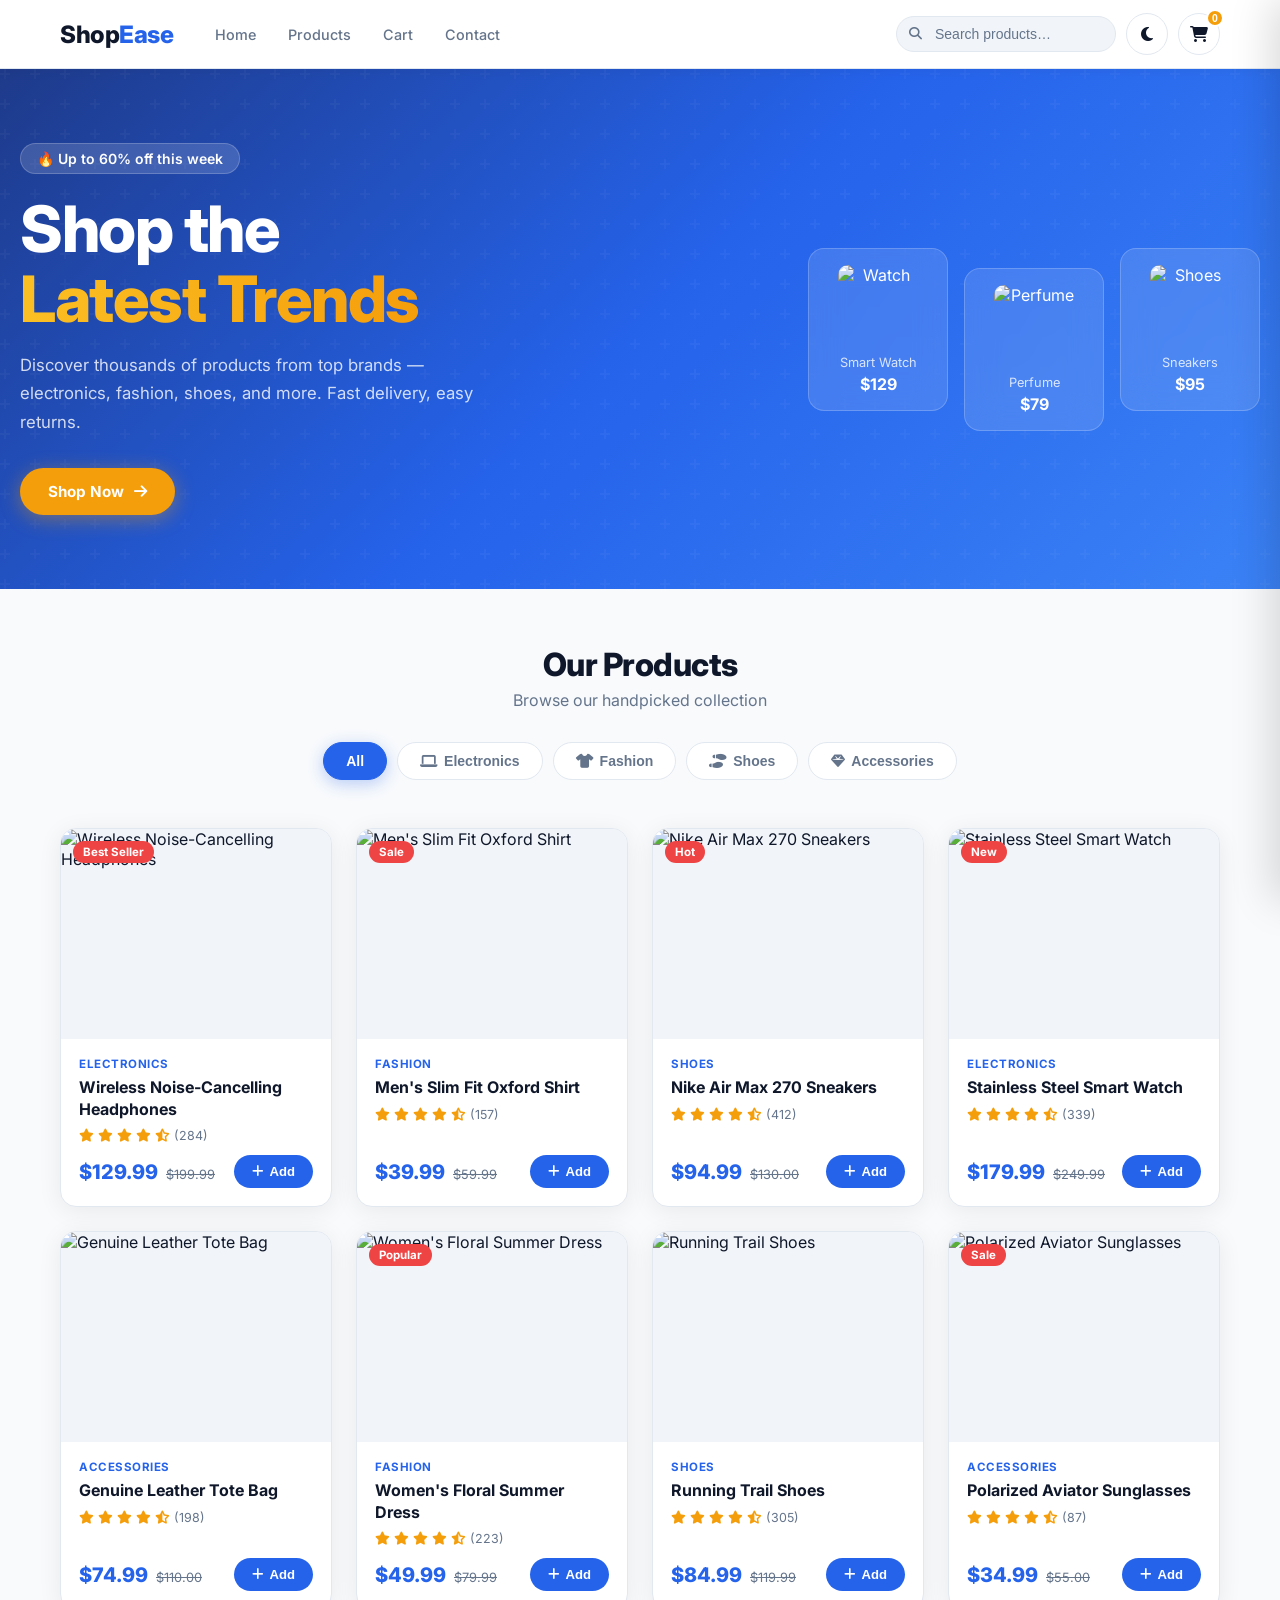
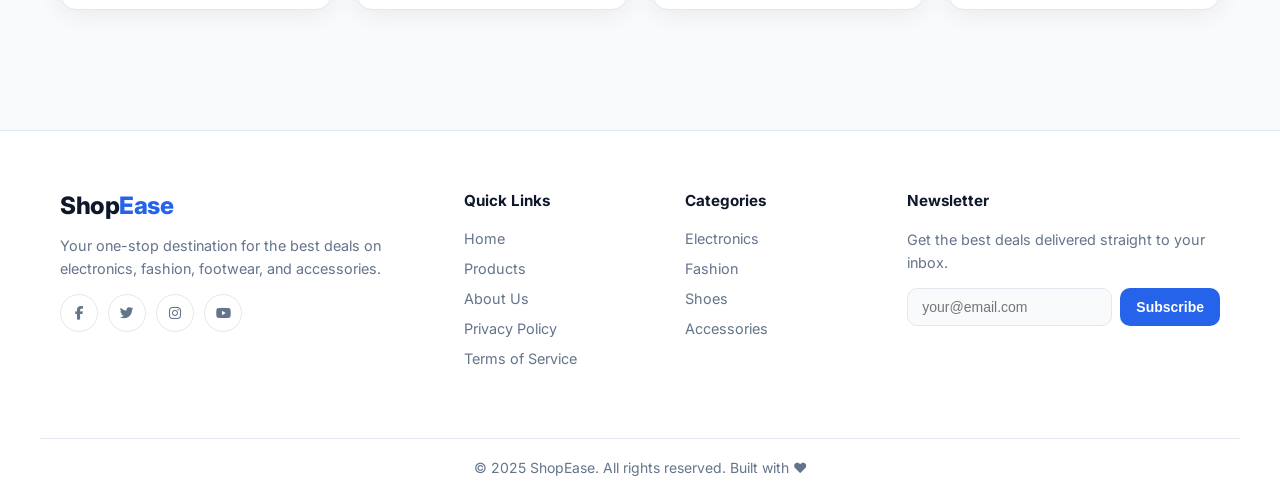
==== Shop-Ease/index.html @ 1636852b "Shop-Ease added" ====
<!DOCTYPE html>
<html lang="en" data-theme="light">
<head>
  <meta charset="UTF-8" />
  <meta name="viewport" content="width=device-width, initial-scale=1.0" />
  <title>ShopEase – Shop the Latest Trends</title>
  <link rel="stylesheet" href="style.css" />
  <link href="https://fonts.googleapis.com/css2?family=Inter:wght@400;500;600;700;800&display=swap" rel="stylesheet" />
  <link rel="stylesheet" href="https://cdnjs.cloudflare.com/ajax/libs/font-awesome/6.5.0/css/all.min.css" />
</head>
<body>

  <! Page loader >
  <div id="loader">
    <div class="loader-inner">
      <span class="loader-logo">ShopEase</span>
      <div class="loader-bar"><div class="loader-fill"></div></div>
    </div>
  </div>

  <! Toast >
  <div id="toast" class="toast"></div>

  <! Navbar >
  <header id="navbar">
    <div class="nav-container">
      <a href="#" class="nav-logo">Shop<span>Ease</span></a>

      <nav class="nav-links" id="navLinks">
        <a href="#home">Home</a>
        <a href="#products">Products</a>
        <a href="#cart-sidebar" id="navCart">Cart</a>
        <a href="#contact">Contact</a>
      </nav>

      <div class="nav-right">
        <div class="search-wrap">
          <input type="text" id="searchInput" placeholder="Search products…" autocomplete="off" />
          <i class="fa fa-search search-icon"></i>
        </div>

        <button class="theme-btn" id="themeToggle" title="Toggle dark/light mode">
          <i class="fa fa-moon"></i>
        </button>

        <button class="cart-btn" id="cartBtn">
          <i class="fa fa-shopping-cart"></i>
          <span class="cart-count" id="cartCount">0</span>
        </button>

        <button class="hamburger" id="hamburger" aria-label="Open menu">
          <span></span><span></span><span></span>
        </button>
      </div>
    </div>
  </header>

  <! Hero >
  <section class="hero" id="home">
    <div class="hero-bg"></div>
    <div class="hero-content fade-in">
      <span class="hero-badge">🔥 Up to 60% off this week</span>
      <h1>Shop the<br /><em>Latest Trends</em></h1>
      <p>Discover thousands of products from top brands — electronics, fashion, shoes, and more. Fast delivery, easy returns.</p>
      <a href="#products" class="btn-primary">Shop Now <i class="fa fa-arrow-right"></i></a>
    </div>
    <div class="hero-visual">
      <div class="hero-card card-1">
        <img src="https://images.unsplash.com/photo-1523275335684-37898b6baf30?w=200&h=200&fit=crop" alt="Watch" />
        <p>Smart Watch</p>
        <strong>$129</strong>
      </div>
      <div class="hero-card card-2">
        <img src="https://images.unsplash.com/photo-1585386959984-a4155224a1ad?w=200&h=200&fit=crop" alt="Perfume" />
        <p>Perfume</p>
        <strong>$79</strong>
      </div>
      <div class="hero-card card-3">
        <img src="https://images.unsplash.com/photo-1542291026-7eec264c27ff?w=200&h=200&fit=crop" alt="Shoes" />
        <p>Sneakers</p>
        <strong>$95</strong>
      </div>
    </div>
  </section>

  <! Category Filter >
  <section class="filter-section" id="products">
    <div class="container">
      <div class="section-header">
        <h2>Our Products</h2>
        <p>Browse our handpicked collection</p>
      </div>
      <div class="filter-buttons" id="filterButtons">
        <button class="filter-btn active" data-cat="all">All</button>
        <button class="filter-btn" data-cat="electronics"><i class="fa fa-laptop"></i> Electronics</button>
        <button class="filter-btn" data-cat="fashion"><i class="fa fa-shirt"></i> Fashion</button>
        <button class="filter-btn" data-cat="shoes"><i class="fa fa-shoe-prints"></i> Shoes</button>
        <button class="filter-btn" data-cat="accessories"><i class="fa fa-gem"></i> Accessories</button>
      </div>
    </div>
  </section>

  <! Products Grid >
  <section class="products-section">
    <div class="container">
      <div class="product-grid" id="productGrid"></div>
      <p class="no-results" id="noResults" style="display:none;">No products found. Try a different search.</p>
    </div>
  </section>

  <! Cart Sidebar >
  <div class="cart-overlay" id="cartOverlay"></div>
  <aside class="cart-sidebar" id="cartSidebar">
    <div class="cart-header">
      <h3><i class="fa fa-shopping-bag"></i> Your Cart</h3>
      <button id="closeCart"><i class="fa fa-times"></i></button>
    </div>
    <div class="cart-items" id="cartItems"></div>
    <div class="cart-footer" id="cartFooter" style="display:none;">
      <div class="cart-total">
        <span>Total</span>
        <strong id="cartTotal">$0.00</strong>
      </div>
      <button class="btn-primary checkout-btn">Checkout <i class="fa fa-arrow-right"></i></button>
      <button class="btn-clear" id="clearCart">Clear Cart</button>
    </div>
    <div class="cart-empty" id="cartEmpty">
      <i class="fa fa-shopping-cart"></i>
      <p>Your cart is empty</p>
      <a href="#products" class="btn-primary" id="startShoppingBtn">Start Shopping</a>
    </div>
  </aside>

  <! Contact / Footer >
  <footer id="contact">
    <div class="footer-top container">
      <div class="footer-col brand-col">
        <span class="nav-logo">Shop<span>Ease</span></span>
        <p>Your one-stop destination for the best deals on electronics, fashion, footwear, and accessories.</p>
        <div class="social-links">
          <a href="#" aria-label="Facebook"><i class="fab fa-facebook-f"></i></a>
          <a href="#" aria-label="Twitter"><i class="fab fa-twitter"></i></a>
          <a href="#" aria-label="Instagram"><i class="fab fa-instagram"></i></a>
          <a href="#" aria-label="YouTube"><i class="fab fa-youtube"></i></a>
        </div>
      </div>

      <div class="footer-col">
        <h4>Quick Links</h4>
        <ul>
          <li><a href="#home">Home</a></li>
          <li><a href="#products">Products</a></li>
          <li><a href="#">About Us</a></li>
          <li><a href="#">Privacy Policy</a></li>
          <li><a href="#">Terms of Service</a></li>
        </ul>
      </div>

      <div class="footer-col">
        <h4>Categories</h4>
        <ul>
          <li><a href="#products">Electronics</a></li>
          <li><a href="#products">Fashion</a></li>
          <li><a href="#products">Shoes</a></li>
          <li><a href="#products">Accessories</a></li>
        </ul>
      </div>

      <div class="footer-col">
        <h4>Newsletter</h4>
        <p>Get the best deals delivered straight to your inbox.</p>
        <div class="newsletter-form">
          <input type="email" placeholder="your@email.com" id="newsletterEmail" />
          <button onclick="subscribeNewsletter()">Subscribe</button>
        </div>
      </div>
    </div>

    <div class="footer-bottom container">
      <p>&copy; 2025 ShopEase. All rights reserved. Built with ❤️</p>
    </div>
  </footer>

  <! Back to top >
  <button class="back-top" id="backTop" title="Back to top">
    <i class="fa fa-chevron-up"></i>
  </button>

  <script src="script.js"></script>
</body>
</html>
---- Shop-Ease/style.css ----
/*  CSS Variables (Light Theme)  */
:root {
  --primary: #2563eb;
  --primary-dark: #1d4ed8;
  --accent: #f59e0b;
  --bg: #f8fafc;
  --surface: #ffffff;
  --surface-2: #f1f5f9;
  --text: #0f172a;
  --text-muted: #64748b;
  --border: #e2e8f0;
  --shadow: 0 4px 24px rgba(0,0,0,0.07);
  --shadow-hover: 0 12px 40px rgba(37,99,235,0.15);
  --radius: 16px;
  --radius-sm: 10px;
  --transition: 0.25s ease;
}

/* Dark Theme */
[data-theme="dark"] {
  --bg: #0f172a;
  --surface: #1e293b;
  --surface-2: #334155;
  --text: #f1f5f9;
  --text-muted: #94a3b8;
  --border: #334155;
  --shadow: 0 4px 24px rgba(0,0,0,0.4);
  --shadow-hover: 0 12px 40px rgba(37,99,235,0.3);
}

/*  Reset & Base  */
*, *::before, *::after { box-sizing: border-box; margin: 0; padding: 0; }

html { scroll-behavior: smooth; }

body {
  font-family: 'Inter', sans-serif;
  background: var(--bg);
  color: var(--text);
  transition: background var(--transition), color var(--transition);
  overflow-x: hidden;
}

a { text-decoration: none; color: inherit; }
ul { list-style: none; }
img { max-width: 100%; display: block; }

.container { max-width: 1200px; margin: 0 auto; padding: 0 20px; }

/*  Loader  */
#loader {
  position: fixed; inset: 0;
  background: var(--primary);
  display: flex; align-items: center; justify-content: center;
  z-index: 9999;
  transition: opacity 0.5s ease, visibility 0.5s ease;
}
#loader.hide { opacity: 0; visibility: hidden; }

.loader-inner { text-align: center; }
.loader-logo {
  font-size: 2.5rem; font-weight: 800; color: #fff;
  display: block; margin-bottom: 20px; letter-spacing: -1px;
}
.loader-bar {
  width: 200px; height: 4px;
  background: rgba(255,255,255,0.3);
  border-radius: 4px; overflow: hidden;
  margin: 0 auto;
}
.loader-fill {
  height: 100%; width: 0;
  background: #fff; border-radius: 4px;
  animation: loadFill 1.8s ease forwards;
}
@keyframes loadFill { to { width: 100%; } }

/*  Toast  */
.toast {
  position: fixed; bottom: 30px; right: 30px;
  background: var(--text);
  color: var(--bg);
  padding: 14px 22px;
  border-radius: var(--radius-sm);
  font-size: 0.9rem; font-weight: 500;
  transform: translateY(80px); opacity: 0;
  transition: all 0.35s ease;
  z-index: 8888;
  box-shadow: var(--shadow);
  display: flex; align-items: center; gap: 10px;
}
.toast.show { transform: translateY(0); opacity: 1; }
.toast.success { border-left: 4px solid #22c55e; }
.toast.error { border-left: 4px solid #ef4444; }

/*  Navbar  */
#navbar {
  position: sticky; top: 0; z-index: 1000;
  background: var(--surface);
  border-bottom: 1px solid var(--border);
  box-shadow: 0 2px 12px rgba(0,0,0,0.05);
  transition: background var(--transition), box-shadow var(--transition);
}
#navbar.scrolled { box-shadow: 0 4px 20px rgba(0,0,0,0.12); }

.nav-container {
  max-width: 1200px; margin: 0 auto;
  padding: 0 20px;
  height: 68px;
  display: flex; align-items: center; gap: 28px;
}

.nav-logo {
  font-size: 1.5rem; font-weight: 800;
  color: var(--text); letter-spacing: -0.5px;
  white-space: nowrap;
}
.nav-logo span { color: var(--primary); }

.nav-links {
  display: flex; gap: 4px; align-items: center;
}
.nav-links a {
  padding: 8px 14px;
  border-radius: var(--radius-sm);
  font-size: 0.9rem; font-weight: 500;
  color: var(--text-muted);
  transition: all var(--transition);
}
.nav-links a:hover { color: var(--primary); background: var(--surface-2); }

.nav-right {
  margin-left: auto;
  display: flex; align-items: center; gap: 10px;
}

.search-wrap {
  position: relative;
}
.search-wrap input {
  background: var(--surface-2);
  border: 1.5px solid var(--border);
  border-radius: 50px;
  padding: 9px 16px 9px 38px;
  font-size: 0.875rem;
  color: var(--text);
  width: 220px;
  transition: all var(--transition);
  outline: none;
}
.search-wrap input::placeholder { color: var(--text-muted); }
.search-wrap input:focus {
  border-color: var(--primary);
  width: 260px;
  box-shadow: 0 0 0 3px rgba(37,99,235,0.1);
}
.search-icon {
  position: absolute; left: 13px; top: 50%;
  transform: translateY(-50%);
  color: var(--text-muted); font-size: 0.8rem;
}

.theme-btn, .cart-btn {
  width: 42px; height: 42px;
  border: 1.5px solid var(--border);
  border-radius: 50%;
  background: var(--surface);
  color: var(--text);
  cursor: pointer;
  font-size: 1rem;
  display: flex; align-items: center; justify-content: center;
  transition: all var(--transition);
}
.theme-btn:hover, .cart-btn:hover {
  background: var(--primary); color: #fff;
  border-color: var(--primary);
  transform: translateY(-1px);
}

.cart-btn { position: relative; }
.cart-count {
  position: absolute; top: -5px; right: -5px;
  background: var(--accent); color: #fff;
  font-size: 0.65rem; font-weight: 700;
  width: 18px; height: 18px;
  border-radius: 50%;
  display: flex; align-items: center; justify-content: center;
  border: 2px solid var(--surface);
  transition: transform 0.2s;
}
.cart-count.bump { transform: scale(1.5); }

.hamburger {
  display: none;
  flex-direction: column; gap: 5px;
  background: none; border: none; cursor: pointer;
  padding: 6px;
}
.hamburger span {
  width: 22px; height: 2px;
  background: var(--text);
  border-radius: 2px;
  transition: all var(--transition);
  display: block;
}
.hamburger.open span:nth-child(1) { transform: translateY(7px) rotate(45deg); }
.hamburger.open span:nth-child(2) { opacity: 0; }
.hamburger.open span:nth-child(3) { transform: translateY(-7px) rotate(-45deg); }

/*  Hero  */
.hero {
  min-height: 520px;
  background: linear-gradient(135deg, #1e3a8a 0%, #2563eb 50%, #3b82f6 100%);
  display: flex; align-items: center;
  padding: 60px 20px;
  position: relative;
  overflow: hidden;
}
.hero-bg {
  position: absolute; inset: 0;
  background: url("data:image/svg+xml,%3Csvg width='60' height='60' viewBox='0 0 60 60' xmlns='http://www.w3.org/2000/svg'%3E%3Cg fill='none' fill-rule='evenodd'%3E%3Cg fill='%23ffffff' fill-opacity='0.03'%3E%3Cpath d='M36 34v-4h-2v4h-4v2h4v4h2v-4h4v-2h-4zm0-30V0h-2v4h-4v2h4v4h2V6h4V4h-4zM6 34v-4H4v4H0v2h4v4h2v-4h4v-2H6zM6 4V0H4v4H0v2h4v4h2V6h4V4H6z'/%3E%3C/g%3E%3C/g%3E%3C/svg%3E");
}

.hero-content {
  max-width: 1200px; margin: 0 auto;
  flex: 1; z-index: 1;
}

.hero-badge {
  display: inline-block;
  background: rgba(255,255,255,0.15);
  color: #fff;
  padding: 6px 16px;
  border-radius: 50px;
  font-size: 0.875rem; font-weight: 600;
  margin-bottom: 20px;
  backdrop-filter: blur(8px);
  border: 1px solid rgba(255,255,255,0.2);
}

.hero-content h1 {
  font-size: clamp(2.5rem, 5vw, 4rem);
  font-weight: 800; color: #fff;
  line-height: 1.1; margin-bottom: 16px;
  letter-spacing: -1.5px;
}
.hero-content h1 em {
  font-style: normal;
  background: linear-gradient(90deg, #fbbf24, #f59e0b);
  -webkit-background-clip: text;
  -webkit-text-fill-color: transparent;
  background-clip: text;
}
.hero-content p {
  color: rgba(255,255,255,0.8);
  font-size: 1.05rem; line-height: 1.7;
  max-width: 480px; margin-bottom: 32px;
}

.btn-primary {
  display: inline-flex; align-items: center; gap: 10px;
  background: var(--accent);
  color: #fff;
  padding: 14px 28px;
  border-radius: 50px;
  font-weight: 700; font-size: 0.95rem;
  cursor: pointer; border: none;
  transition: all var(--transition);
  box-shadow: 0 4px 20px rgba(245,158,11,0.4);
}
.btn-primary:hover {
  transform: translateY(-2px);
  box-shadow: 0 8px 28px rgba(245,158,11,0.5);
  background: #d97706;
}

.hero-visual {
  display: flex; gap: 16px;
  z-index: 1;
  flex-shrink: 0;
}

.hero-card {
  background: rgba(255,255,255,0.12);
  backdrop-filter: blur(16px);
  border: 1px solid rgba(255,255,255,0.2);
  border-radius: var(--radius);
  padding: 16px;
  width: 140px;
  text-align: center;
  color: #fff;
  transition: transform var(--transition);
}
.hero-card:hover { transform: translateY(-6px); }
.hero-card img {
  width: 80px; height: 80px;
  object-fit: cover; border-radius: 10px;
  margin: 0 auto 10px;
}
.hero-card p { font-size: 0.8rem; opacity: 0.8; margin-bottom: 4px; }
.hero-card strong { font-size: 1rem; }
.card-2 { transform: translateY(20px); }

/* Fade-in animation */
.fade-in { animation: fadeInUp 0.8s ease both; }
@keyframes fadeInUp {
  from { opacity: 0; transform: translateY(30px); }
  to   { opacity: 1; transform: translateY(0); }
}

/*  Filter Section  */
.filter-section {
  padding: 56px 0 24px;
}
.section-header {
  text-align: center; margin-bottom: 32px;
}
.section-header h2 {
  font-size: 2rem; font-weight: 800;
  letter-spacing: -0.5px;
}
.section-header p { color: var(--text-muted); margin-top: 6px; }

.filter-buttons {
  display: flex; flex-wrap: wrap; gap: 10px;
  justify-content: center;
}
.filter-btn {
  padding: 10px 22px;
  border: 1.5px solid var(--border);
  border-radius: 50px;
  background: var(--surface);
  color: var(--text-muted);
  font-size: 0.875rem; font-weight: 600;
  cursor: pointer;
  transition: all var(--transition);
  display: flex; align-items: center; gap: 6px;
}
.filter-btn:hover { border-color: var(--primary); color: var(--primary); }
.filter-btn.active {
  background: var(--primary); color: #fff;
  border-color: var(--primary);
  box-shadow: 0 4px 16px rgba(37,99,235,0.3);
}

/*  Products Grid  */
.products-section { padding: 24px 0 80px; }

.product-grid {
  display: grid;
  grid-template-columns: repeat(auto-fill, minmax(260px, 1fr));
  gap: 24px;
}

.product-card {
  background: var(--surface);
  border: 1px solid var(--border);
  border-radius: var(--radius);
  overflow: hidden;
  transition: all var(--transition);
  box-shadow: var(--shadow);
  position: relative;
  display: flex; flex-direction: column;
}
.product-card:hover {
  transform: translateY(-6px);
  box-shadow: var(--shadow-hover);
  border-color: var(--primary);
}

.product-badge {
  position: absolute; top: 12px; left: 12px;
  background: #ef4444; color: #fff;
  font-size: 0.72rem; font-weight: 700;
  padding: 4px 10px; border-radius: 50px;
  z-index: 2;
}

.product-img-wrap {
  position: relative; overflow: hidden;
  height: 210px;
  background: var(--surface-2);
}
.product-img-wrap img {
  width: 100%; height: 100%;
  object-fit: cover;
  transition: transform 0.4s ease;
}
.product-card:hover .product-img-wrap img { transform: scale(1.06); }

.product-body {
  padding: 18px; flex: 1;
  display: flex; flex-direction: column;
}
.product-cat {
  font-size: 0.72rem; font-weight: 700;
  text-transform: uppercase; letter-spacing: 0.5px;
  color: var(--primary); margin-bottom: 6px;
}
.product-title {
  font-size: 1rem; font-weight: 700;
  margin-bottom: 8px; line-height: 1.35;
}
.product-stars {
  color: var(--accent);
  font-size: 0.82rem; margin-bottom: 12px;
  display: flex; align-items: center; gap: 4px;
}
.product-stars span {
  color: var(--text-muted); font-size: 0.78rem;
}
.product-footer {
  display: flex; align-items: center;
  justify-content: space-between; margin-top: auto;
}
.product-price {
  font-size: 1.25rem; font-weight: 800;
  color: var(--primary);
}
.product-price small {
  font-size: 0.8rem; text-decoration: line-through;
  color: var(--text-muted); font-weight: 400;
  margin-left: 4px;
}

.add-cart-btn {
  background: var(--primary);
  color: #fff;
  border: none;
  padding: 9px 18px;
  border-radius: 50px;
  font-size: 0.82rem; font-weight: 700;
  cursor: pointer;
  transition: all var(--transition);
  display: flex; align-items: center; gap: 6px;
}
.add-cart-btn:hover {
  background: var(--primary-dark);
  transform: scale(1.05);
}
.add-cart-btn:active { transform: scale(0.96); }

.no-results {
  text-align: center; color: var(--text-muted);
  font-size: 1.1rem; padding: 60px 0; grid-column: 1/-1;
}

/*  Cart Sidebar  */
.cart-overlay {
  position: fixed; inset: 0;
  background: rgba(0,0,0,0.45);
  z-index: 1100;
  opacity: 0; visibility: hidden;
  transition: all var(--transition);
}
.cart-overlay.show { opacity: 1; visibility: visible; }

.cart-sidebar {
  position: fixed; top: 0; right: 0;
  width: 390px; max-width: 95vw; height: 100vh;
  background: var(--surface);
  z-index: 1200;
  transform: translateX(100%);
  transition: transform 0.35s cubic-bezier(0.4,0,0.2,1);
  display: flex; flex-direction: column;
  box-shadow: -8px 0 40px rgba(0,0,0,0.15);
}
.cart-sidebar.open { transform: translateX(0); }

.cart-header {
  padding: 20px 24px;
  border-bottom: 1px solid var(--border);
  display: flex; align-items: center; justify-content: space-between;
}
.cart-header h3 {
  font-size: 1.15rem; font-weight: 700;
  display: flex; align-items: center; gap: 10px;
}
#closeCart {
  background: none; border: none;
  color: var(--text-muted); font-size: 1.2rem;
  cursor: pointer; padding: 6px;
  border-radius: 8px;
  transition: all var(--transition);
}
#closeCart:hover { color: var(--text); background: var(--surface-2); }

.cart-items {
  flex: 1; overflow-y: auto; padding: 16px 24px;
}
.cart-items::-webkit-scrollbar { width: 4px; }
.cart-items::-webkit-scrollbar-thumb { background: var(--border); border-radius: 4px; }

.cart-item {
  display: flex; gap: 14px; align-items: center;
  padding: 14px 0;
  border-bottom: 1px solid var(--border);
  animation: fadeInUp 0.3s ease;
}
.cart-item img {
  width: 64px; height: 64px;
  object-fit: cover; border-radius: 10px;
  flex-shrink: 0;
  border: 1px solid var(--border);
}
.cart-item-info { flex: 1; min-width: 0; }
.cart-item-info h4 {
  font-size: 0.88rem; font-weight: 600;
  white-space: nowrap; overflow: hidden; text-overflow: ellipsis;
  margin-bottom: 4px;
}
.cart-item-price {
  font-size: 0.95rem; font-weight: 700; color: var(--primary);
}
.cart-qty {
  display: flex; align-items: center; gap: 8px; margin-top: 8px;
}
.qty-btn {
  width: 26px; height: 26px;
  border: 1.5px solid var(--border);
  border-radius: 6px; background: var(--surface-2);
  color: var(--text); cursor: pointer; font-size: 0.85rem;
  display: flex; align-items: center; justify-content: center;
  transition: all var(--transition);
}
.qty-btn:hover { background: var(--primary); color: #fff; border-color: var(--primary); }
.qty-num { font-size: 0.9rem; font-weight: 700; min-width: 20px; text-align: center; }

.remove-btn {
  background: none; border: none;
  color: #ef4444; cursor: pointer; font-size: 0.9rem;
  padding: 6px; border-radius: 6px;
  transition: all var(--transition);
}
.remove-btn:hover { background: #fef2f2; }

.cart-footer {
  padding: 20px 24px;
  border-top: 1px solid var(--border);
}
.cart-total {
  display: flex; justify-content: space-between;
  font-size: 1rem; margin-bottom: 16px;
  padding: 12px 0; border-bottom: 1px solid var(--border);
}
.cart-total strong { font-size: 1.3rem; color: var(--primary); }

.checkout-btn { width: 100%; justify-content: center; margin-bottom: 10px; }

.btn-clear {
  width: 100%; padding: 11px;
  background: none; border: 1.5px solid var(--border);
  border-radius: 50px; color: var(--text-muted);
  font-size: 0.875rem; font-weight: 600;
  cursor: pointer; transition: all var(--transition);
}
.btn-clear:hover { border-color: #ef4444; color: #ef4444; }

.cart-empty {
  flex: 1; display: flex; flex-direction: column;
  align-items: center; justify-content: center;
  gap: 12px; padding: 40px;
  text-align: center;
}
.cart-empty i { font-size: 3rem; color: var(--border); }
.cart-empty p { color: var(--text-muted); font-size: 1.05rem; margin-bottom: 10px; }

/*  Footer  */
footer {
  background: var(--surface);
  border-top: 1px solid var(--border);
  margin-top: 40px;
}
.footer-top {
  display: grid;
  grid-template-columns: 2fr 1fr 1fr 1.5fr;
  gap: 40px;
  padding: 60px 20px;
}
.footer-col h4 {
  font-size: 0.95rem; font-weight: 700;
  margin-bottom: 18px;
}
.brand-col p {
  color: var(--text-muted); font-size: 0.9rem;
  line-height: 1.7; margin: 14px 0 20px;
}
.social-links { display: flex; gap: 10px; }
.social-links a {
  width: 38px; height: 38px;
  border: 1.5px solid var(--border);
  border-radius: 50%;
  display: flex; align-items: center; justify-content: center;
  font-size: 0.85rem; color: var(--text-muted);
  transition: all var(--transition);
}
.social-links a:hover {
  background: var(--primary); color: #fff; border-color: var(--primary);
  transform: translateY(-2px);
}

.footer-col ul li { margin-bottom: 10px; }
.footer-col ul li a {
  color: var(--text-muted); font-size: 0.9rem;
  transition: color var(--transition);
}
.footer-col ul li a:hover { color: var(--primary); }

.footer-col > p { color: var(--text-muted); font-size: 0.9rem; margin-bottom: 14px; line-height: 1.6; }

.newsletter-form { display: flex; gap: 8px; }
.newsletter-form input {
  flex: 1; padding: 10px 14px;
  border: 1.5px solid var(--border);
  border-radius: var(--radius-sm);
  background: var(--bg); color: var(--text);
  font-size: 0.875rem; outline: none;
  transition: border-color var(--transition);
}
.newsletter-form input:focus { border-color: var(--primary); }
.newsletter-form button {
  padding: 10px 16px;
  background: var(--primary); color: #fff;
  border: none; border-radius: var(--radius-sm);
  font-size: 0.875rem; font-weight: 700;
  cursor: pointer; transition: all var(--transition);
  white-space: nowrap;
}
.newsletter-form button:hover { background: var(--primary-dark); }

.footer-bottom {
  text-align: center;
  padding: 20px;
  border-top: 1px solid var(--border);
  color: var(--text-muted);
  font-size: 0.875rem;
}

/*  Back to Top  */
.back-top {
  position: fixed; bottom: 30px; left: 30px;
  width: 44px; height: 44px;
  background: var(--primary); color: #fff;
  border: none; border-radius: 50%;
  cursor: pointer; font-size: 0.9rem;
  display: flex; align-items: center; justify-content: center;
  box-shadow: 0 4px 16px rgba(37,99,235,0.4);
  opacity: 0; transform: translateY(20px);
  transition: all var(--transition);
  z-index: 800;
}
.back-top.show { opacity: 1; transform: translateY(0); }
.back-top:hover { background: var(--primary-dark); transform: translateY(-3px); }

/*  Responsive  */
@media (max-width: 900px) {
  .hero { flex-direction: column; gap: 40px; text-align: center; }
  .hero-content p { max-width: 100%; }
  .hero-visual { justify-content: center; }
  .footer-top { grid-template-columns: 1fr 1fr; }
}

@media (max-width: 768px) {
  .nav-links {
    display: none;
    position: absolute; top: 68px; left: 0; right: 0;
    background: var(--surface);
    flex-direction: column; padding: 16px 20px 20px;
    border-bottom: 1px solid var(--border);
    box-shadow: 0 8px 24px rgba(0,0,0,0.1);
    z-index: 999;
  }
  .nav-links.open { display: flex; }
  .nav-links a { padding: 12px 16px; font-size: 1rem; }
  .hamburger { display: flex; }
  .search-wrap input { width: 150px; }
  .search-wrap input:focus { width: 170px; }
  #navbar { position: relative; }
}

@media (max-width: 600px) {
  .hero { padding: 40px 20px; }
  .hero-visual { gap: 10px; }
  .hero-card { width: 110px; }
  .product-grid { grid-template-columns: repeat(auto-fill, minmax(200px, 1fr)); gap: 16px; }
  .footer-top { grid-template-columns: 1fr; gap: 28px; }
  .newsletter-form { flex-direction: column; }
  .cart-sidebar { width: 100vw; }
  .search-wrap { display: none; }
}
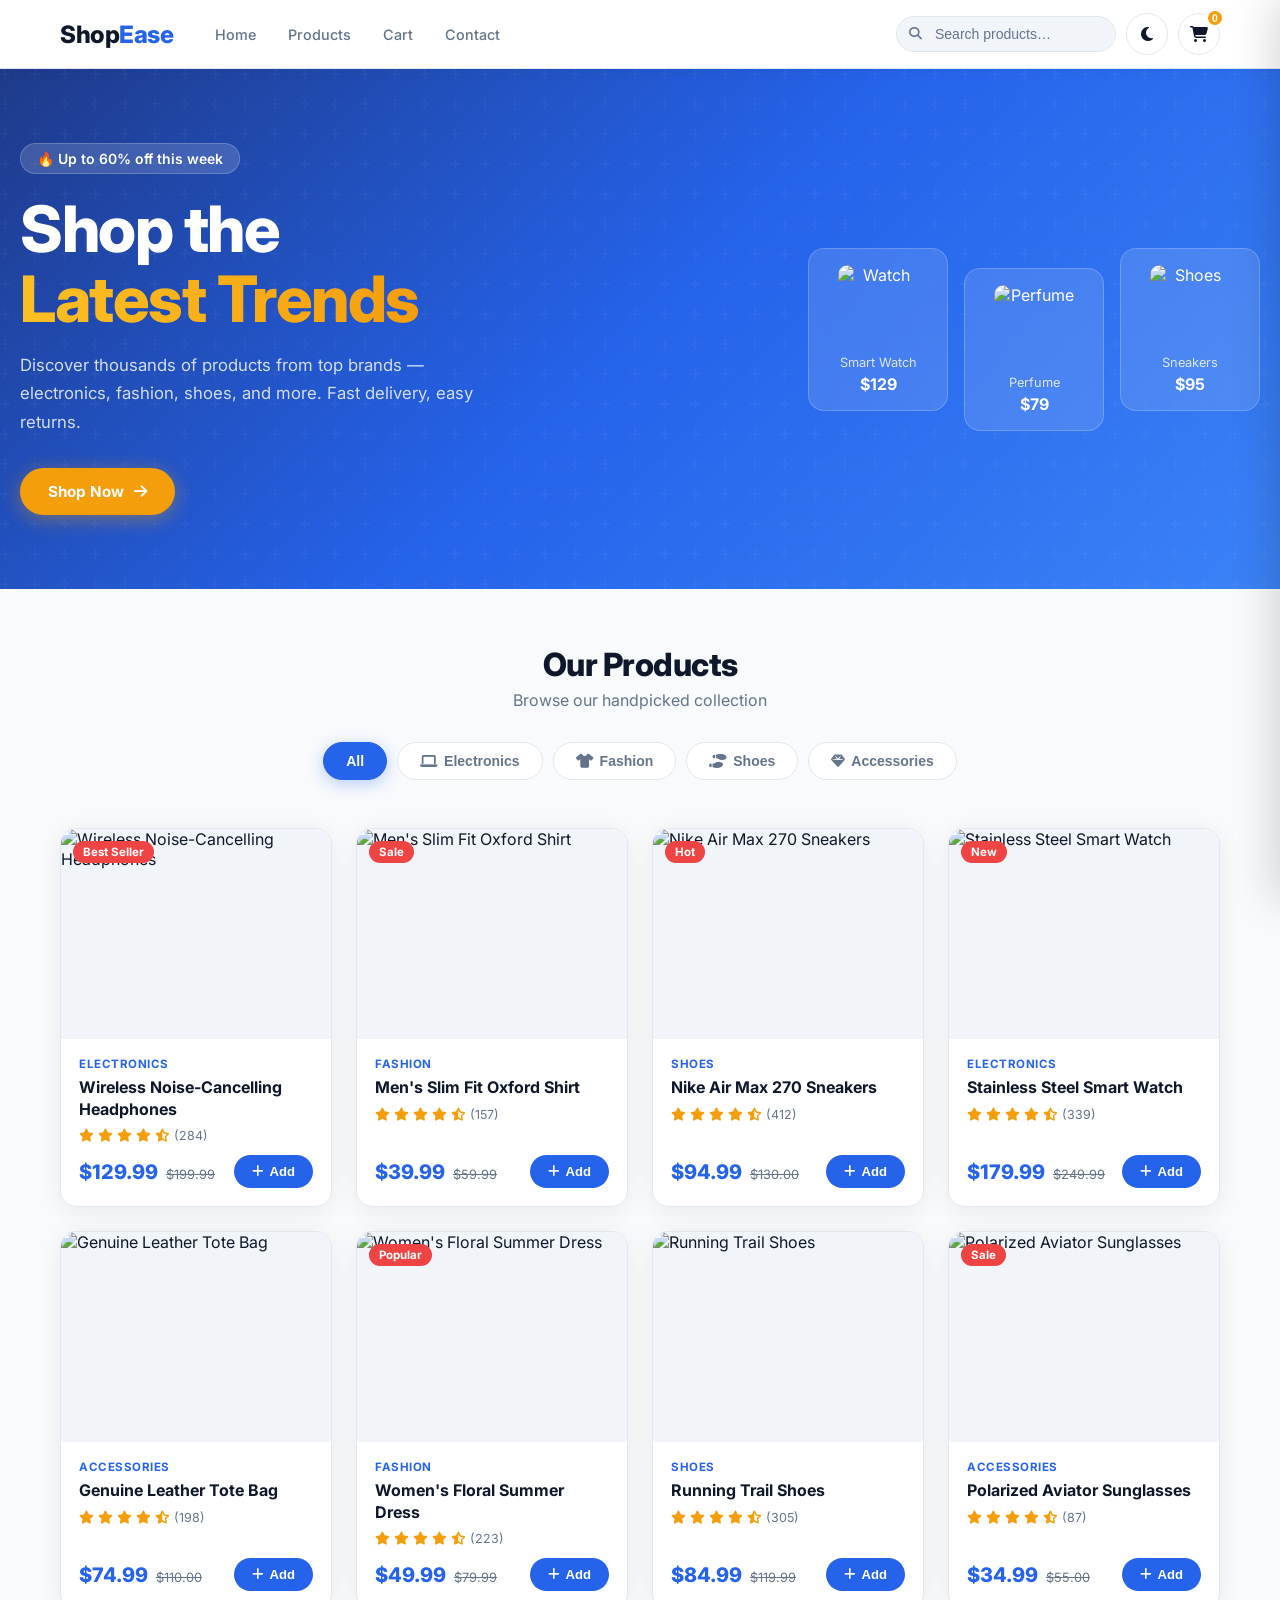
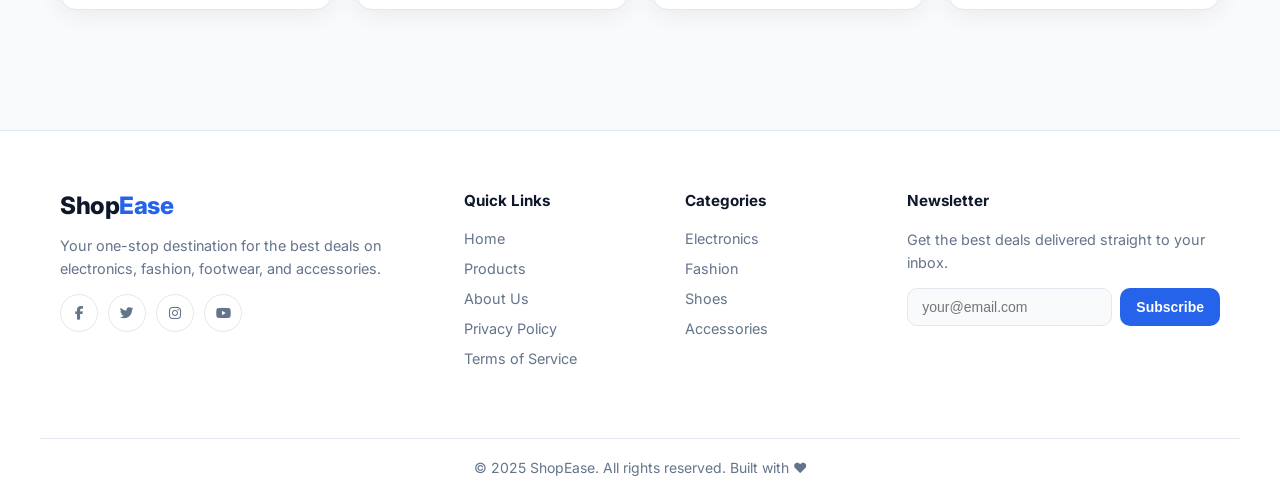
==== commit b1be6f69: "update" ====
--- a/Shop-Ease/index.html
+++ b/Shop-Ease/index.html
@@ -10,7 +10,7 @@
 </head>
 <body>
 
-  <! Page loader >
+  <!-- Page loader -->
   <div id="loader">
     <div class="loader-inner">
       <span class="loader-logo">ShopEase</span>
@@ -18,10 +18,10 @@
     </div>
   </div>
 
-  <! Toast >
+  <!-- Toast -->
   <div id="toast" class="toast"></div>
 
-  <! Navbar >
+  <!-- Navbar -->
   <header id="navbar">
     <div class="nav-container">
       <a href="#" class="nav-logo">Shop<span>Ease</span></a>
@@ -55,7 +55,7 @@
     </div>
   </header>
 
-  <! Hero >
+  <!-- Hero -->
   <section class="hero" id="home">
     <div class="hero-bg"></div>
     <div class="hero-content fade-in">
@@ -83,7 +83,7 @@
     </div>
   </section>
 
-  <! Category Filter >
+  <!-- Category Filter -->
   <section class="filter-section" id="products">
     <div class="container">
       <div class="section-header">
@@ -100,7 +100,7 @@
     </div>
   </section>
 
-  <! Products Grid >
+  <!-- Products Grid -->
   <section class="products-section">
     <div class="container">
       <div class="product-grid" id="productGrid"></div>
@@ -108,7 +108,7 @@
     </div>
   </section>
 
-  <! Cart Sidebar >
+  <!-- Cart Sidebar -->
   <div class="cart-overlay" id="cartOverlay"></div>
   <aside class="cart-sidebar" id="cartSidebar">
     <div class="cart-header">
@@ -131,7 +131,7 @@
     </div>
   </aside>
 
-  <! Contact / Footer >
+  <!-- Contact / Footer -->
   <footer id="contact">
     <div class="footer-top container">
       <div class="footer-col brand-col">
